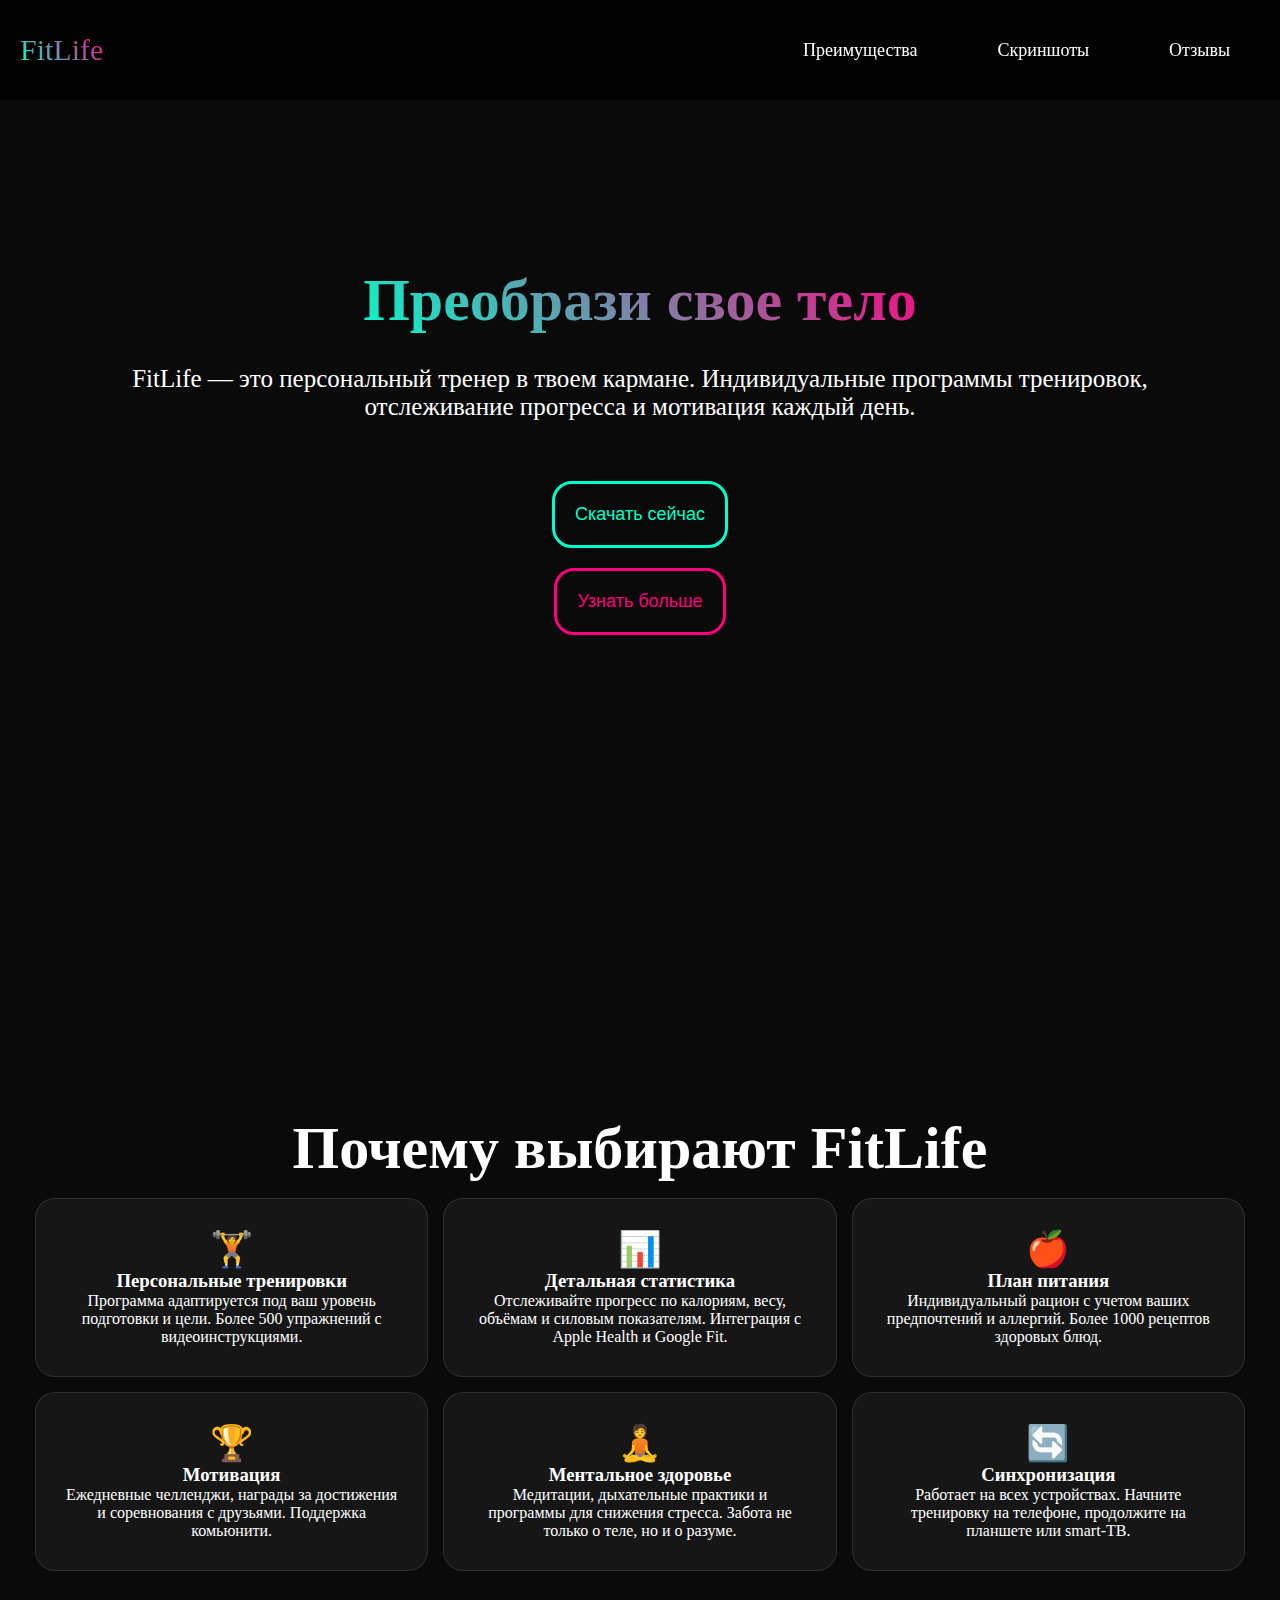
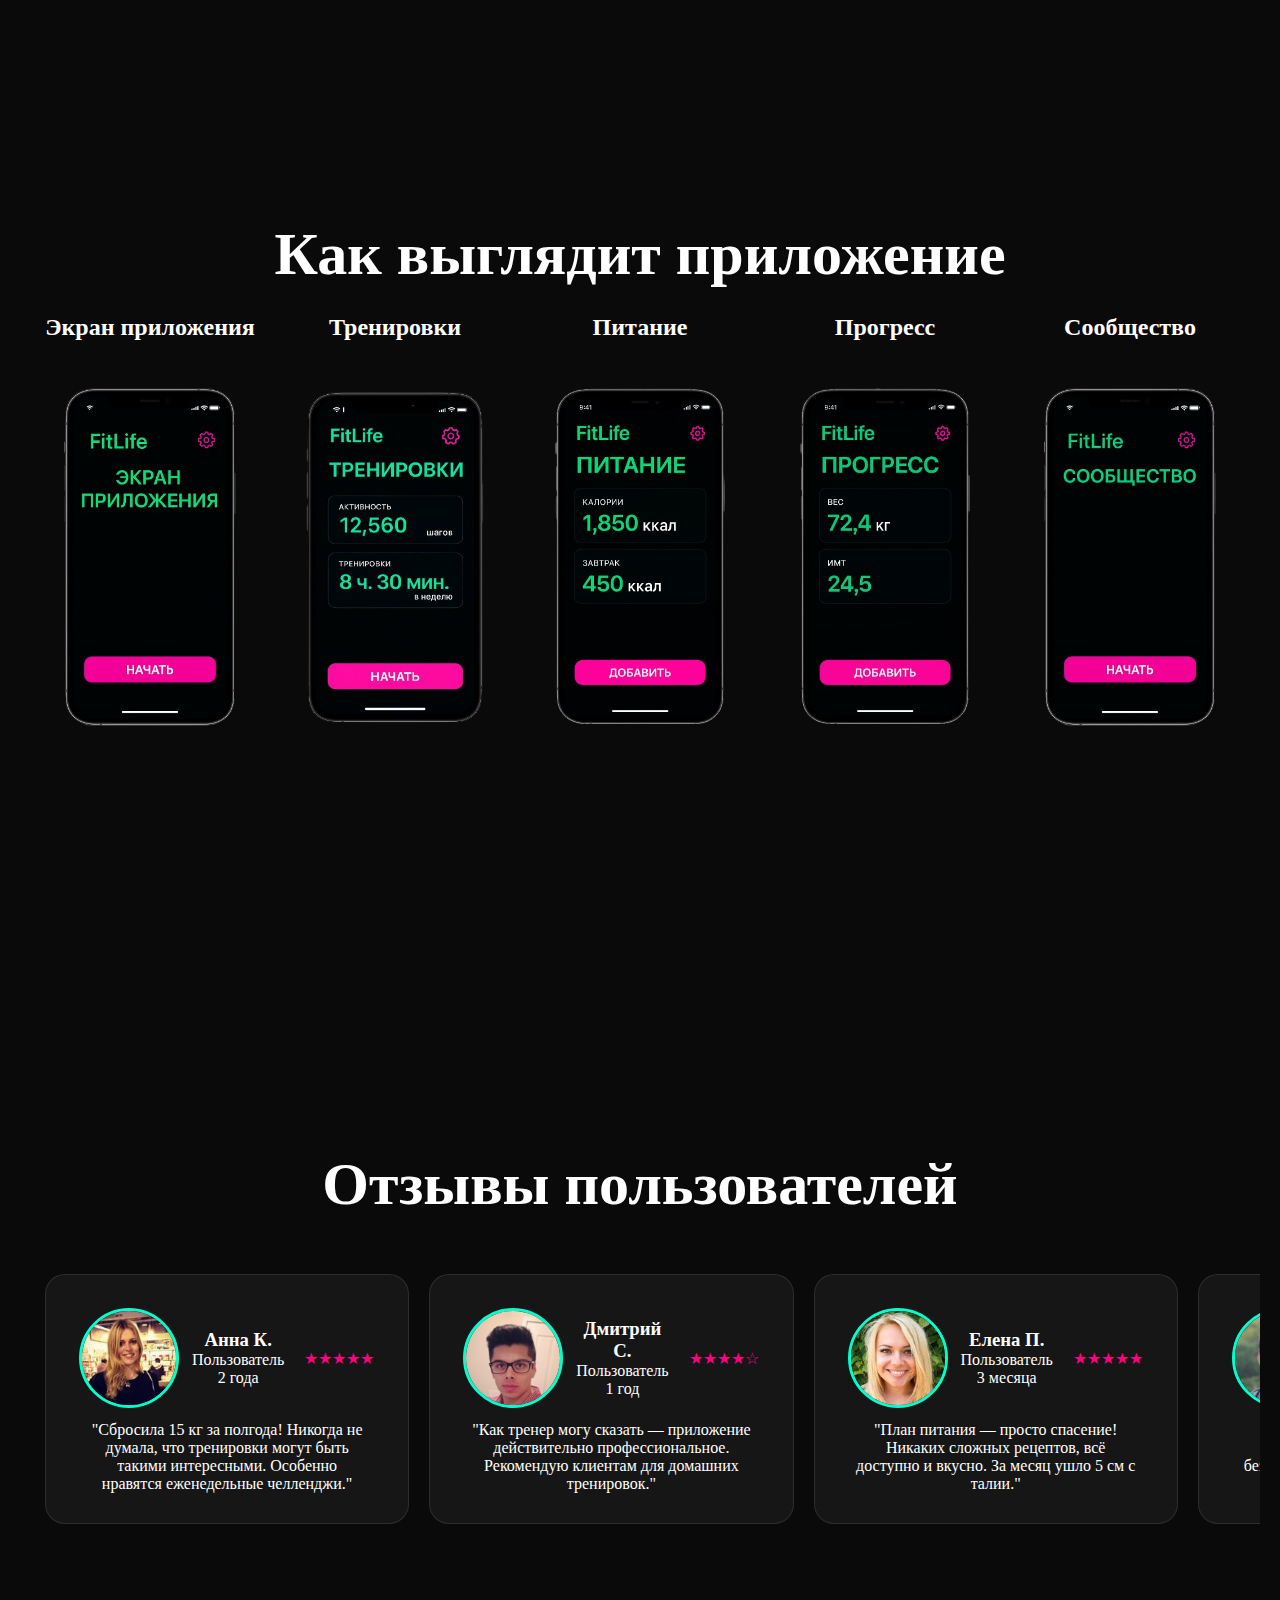
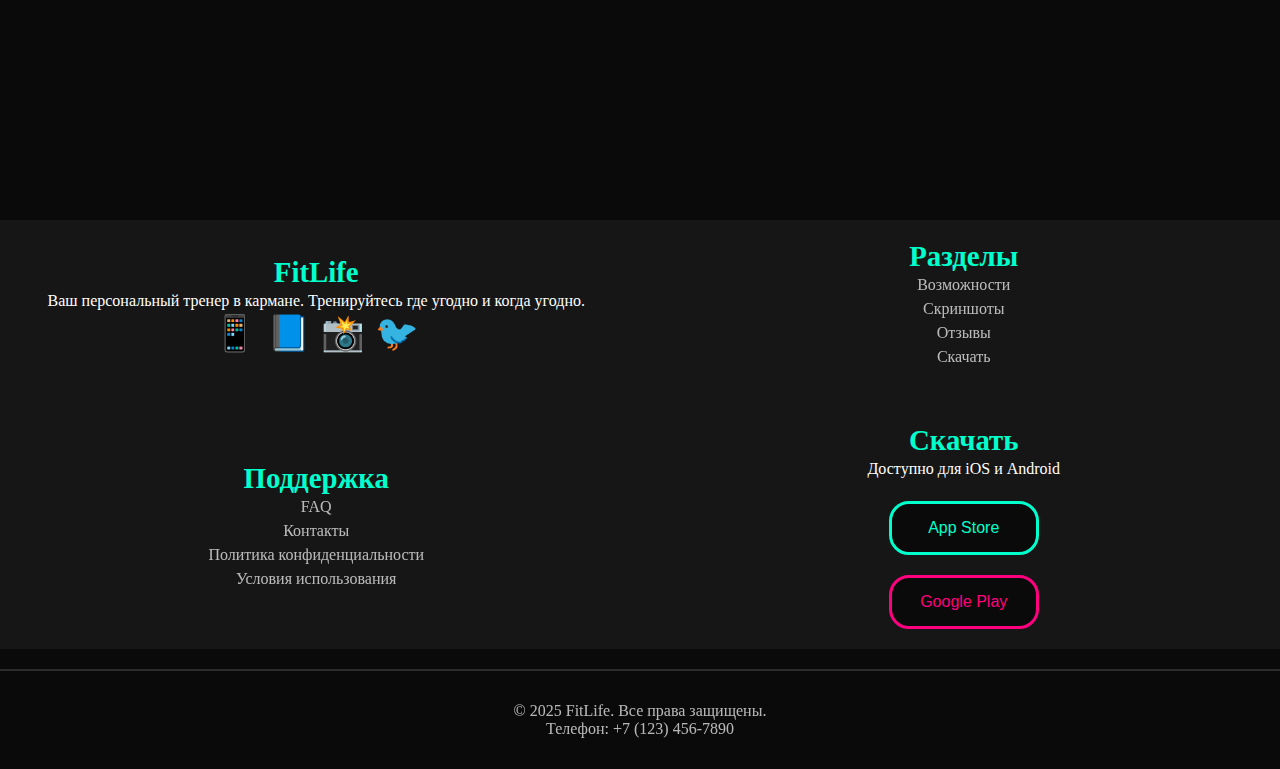
==== index.html @ 77b3a4c3 "Add files via upload" ====
<!DOCTYPE html>
<html lang="en">

<head>
    <meta charset="UTF-8">
    <meta name="viewport" content="width=device-width, initial-scale=1.0">
    <title>FitLife</title>
    <link rel="stylesheet" href="styles/main.css">
</head>

<body>
    <header>
        <div class="logo"><a href="index.html">FitLife</a></div>
        <input type="checkbox" id="burger-toggle" class="burger-toggle">
        <label for="burger-toggle" class="burger-btn">
            <span></span>
            <span></span>
            <span></span>
        </label>
        <nav class="nav">
            <a href="#benefits" onclick="document.getElementById('burger-toggle').checked = false">Преимущества</a>
            <a href="#screenshots" onclick="document.getElementById('burger-toggle').checked = false">Скриншоты</a>
            <a href="#reviews" onclick="document.getElementById('burger-toggle').checked = false">Отзывы</a>
        </nav>
    </header>

    <section class="hero" id="hero">
        <h1>Преобрази свое тело</h1>
        <p>FitLife — это персональный тренер в твоем кармане. Индивидуальные программы тренировок, отслеживание
            прогресса и мотивация каждый день.</p>
        <button type="button" class="btn-first" onclick="location.href='form.html'">Скачать сейчас</button>
        <button type="button" class="btn-second" onclick="location.href='#benefits'">Узнать больше</button>
    </section>

    <section class="benefits" id="benefits">
        <h1>Почему выбирают FitLife</h1>
        <div class="feature-cards">
            <div class="card">
                <div class="icon">🏋️</div>
                <h3>Персональные тренировки</h3>
                <p>Программа адаптируется под ваш уровень подготовки и цели. Более 500 упражнений с видеоинструкциями.
                </p>
            </div>
            <div class="card">
                <div class="icon">📊</div>
                <h3>Детальная статистика</h3>
                <p>Отслеживайте прогресс по калориям, весу, объёмам и силовым показателям. Интеграция с Apple Health и
                    Google Fit.</p>
            </div>
            <div class="card">
                <div class="icon">🍎</div>
                <h3>План питания</h3>
                <p>Индивидуальный рацион с учетом ваших предпочтений и аллергий. Более 1000 рецептов здоровых блюд.</p>
            </div>
            <div class="card">
                <div class="icon">🏆</div>
                <h3>Мотивация</h3>
                <p>Ежедневные челленджи, награды за достижения и соревнования с друзьями. Поддержка комьюнити.</p>
            </div>
            <div class="card">
                <div class="icon">🧘</div>
                <h3>Ментальное здоровье</h3>
                <p>Медитации, дыхательные практики и программы для снижения стресса. Забота не только о теле, но и о
                    разуме.
                </p>
            </div>
            <div class="card">
                <div class="icon">🔄</div>
                <h3>Синхронизация</h3>
                <p>Работает на всех устройствах. Начните тренировку на телефоне, продолжите на планшете или smart-ТВ.
                </p>
            </div>
        </div>
    </section>

    <section class="screenshots" id="screenshots">
        <h1>Как выглядит приложение</h1>
        <div class="grid-screenshots">
            <div class="card-screenshots">
                <h2>Экран приложения</h2>
                <img src="images/img1.png" alt="img1">
            </div>
            <div class="card-screenshots">
                <h2>Тренировки</h2>
                <img src="images/img2.png" alt="img2">
            </div>
            <div class=" card-screenshots">
                <h2>Питание</h2>
                <img src="images/img3.png" alt="img3">
            </div>
            <div class="card-screenshots">
                <h2>Прогресс</h2>
                <img src="images/img4.png" alt="img4">
            </div>
            <div class="card-screenshots">
                <h2>Сообщество</h2>
                <img src="images/img5.png" alt="img5">
            </div>
        </div>
    </section>

    <section class="reviews" id="reviews">
        <h1>Отзывы пользователей</h1>
        <div class="grid-reviews">
            <div class="card-reviews">
                <div class="review-header">
                    <div class="flex-items">
                        <img src="images/user1.jpg" alt="user1">
                        <div class="user-review">
                            <h3>Анна К.</h3>
                            <p>Пользователь 2 года</p>
                        </div>
                        <div class="review-rating">
                            ★★★★★
                        </div>
                    </div>
                    <div class="review-text">
                        <p>"Сбросила 15 кг за полгода! Никогда не думала, что тренировки могут быть такими интересными.
                            Особенно нравятся еженедельные челленджи."</p>
                    </div>
                </div>
            </div>
            <div class="card-reviews">
                <div class="review-header">
                    <div class="flex-items">
                        <img src="images/user2.jpg" alt="user2">
                        <div class="user-review">
                            <h3>Дмитрий С.</h3>
                            <p>Пользователь 1 год</p>
                        </div>
                        <div class="review-rating">
                            ★★★★☆
                        </div>
                    </div>
                    <div class="review-text">
                        <p>"Как тренер могу сказать — приложение действительно профессиональное. Рекомендую клиентам для
                            домашних тренировок."</p>
                    </div>
                </div>
            </div>
            <div class="card-reviews">
                <div class="review-header">
                    <div class="flex-items">
                        <img src="images/user3.jpg" alt="user3">
                        <div class="user-review">
                            <h3>Елена П.</h3>
                            <p>Пользователь 3 месяца</p>
                        </div>
                        <div class="review-rating">
                            ★★★★★
                        </div>
                    </div>
                    <div class="review-text">
                        <p>"План питания — просто спасение! Никаких сложных рецептов, всё доступно и вкусно. За месяц
                            ушло 5 см с талии."</p>
                    </div>
                </div>
            </div>
            <div class="card-reviews">
                <div class="review-header">
                    <div class="flex-items">
                        <img src="images/user4.jpg" alt="user4">
                        <div class="user-review">
                            <h3>Иван Л.</h3>
                            <p>Пользователь 6 месяцев</p>
                        </div>
                        <div class="review-rating">
                            ★★★★★
                        </div>
                    </div>
                    <div class="review-text">
                        <p>"После травмы колена боялся тренироваться. FitLife подобрал безопасные упражнения, теперь
                            снова в форме!"</p>
                    </div>
                </div>
            </div>
            <div class="card-reviews">
                <div class="review-header">
                    <div class="flex-items">
                        <img src="images/user5.jpg" alt="user4">
                        <div class="user-review">
                            <h3>Максим И.</h3>
                            <p>Пользователь 8 месяцев</p>
                        </div>
                        <div class="review-rating">
                            ★★★★★
                        </div>
                    </div>
                    <div class="review-text">
                        <p>"Приложение реально мотивирует! Автоматически подстраивает сложность тренировок под мои
                            успехи. За 4 месяца увеличил жим лежа на 15 кг!"</p>
                    </div>
                </div>
            </div>
        </div>
    </section>

    <section class="info" id="info">
        <div class="grid-info">
            <div class="card-info">
                <h3>FitLife</h3>
                <p>Ваш персональный тренер в кармане. Тренируйтесь где угодно и когда угодно.</p>
                <div class="icons">
                    <div class="icon">📱</div>
                    <div class="icon">📘</div>
                    <div class="icon">📸</div>
                    <div class="icon">🐦</div>
                </div>
            </div>
            <div class="card-info">
                <h3>Разделы</h3>
                <a href="#benefits" class="text">Возможности</a>
                <a href="#screenshots" class="text">Скриншоты</a>
                <a href="#reviews" class="text">Отзывы</a>
                <a href="form.html" class="text">Скачать</a>
            </div>
            <div class="card-info">
                <h3>Поддержка</h3>
                <a href="#hero" class="text">FAQ</a>
                <a href="#hero" class="text">Контакты</a>
                <a href="#hero" class="text">Политика конфиденциальности</a>
                <a href="#hero" class="text">Условия использования</a>
            </div>
            <div class="card-info">
                <h3>Скачать</h3>
                <p>Доступно для iOS и Android</p>
                <button type="button" class="btn-first-info" onclick="location.href='form.html'">App Store</button>
                <button type="button" class="btn-second-info" onclick="location.href='form.html'">Google Play</button>
            </div>
        </div>
    </section>

    <footer>
        <p>© 2025 FitLife. Все права защищены.</p>
        <p>Телефон: +7 (123) 456-7890</p>
    </footer>
</body>

</html>
---- styles/main.css ----
* {
    margin: 0;
    padding: 0;
    box-sizing: border-box;
}

:root {
    --text_gradient: linear-gradient(45deg, #00ffcc, #ff007f);
    --btn-first_color_background: #00ffcc;
    --btn-second_color_background: #ff007f;
}

html {
    scroll-behavior: smooth;
}

body {
    background-color: #0a0a0a;
}

header {
    background-color: rgba(0, 0, 0, 0.8);
    width: 100%;
    display: flex;
    justify-content: space-evenly;
    align-items: center;
    position: fixed;
    z-index: 1;
    padding: 20px;
    height: 100px;
}

.logo a {
    text-decoration: none;
    background: var(--text_gradient);
    font-size: 30px;
    background-clip: text;
    color: transparent;
}

nav {
    margin-left: auto;
}

nav a {
    text-decoration: none;
    padding: 30px;
    color: #ffffff;
    font-size: 18px;
}

nav a:hover {
    color: #00ffcc;
}

.burger-toggle {
    display: none;
}

.burger-btn {
    display: none;
    position: relative;
    z-index: 1002;
    width: 30px;
    height: 20px;
    flex-direction: column;
    justify-content: space-between;
    cursor: pointer;
}

.burger-btn span {
    display: block;
    width: 100%;
    height: 3px;
    background: #ffffff;
    transition: all 0.3s;
}

.nav {
    display: flex;
    gap: 20px;
}

@media (max-width: 768px) {
    .burger-btn {
        display: flex;
    }

    .nav {
        position: fixed;
        top: 0;
        left: 0;
        width: 100%;
        height: 100%;
        background: #0a0a0a;
        flex-direction: column;
        align-items: center;
        justify-content: center;
        transform: translateX(-100%);
        transition: transform 0.3s;
        z-index: 1000;
    }

    .burger-toggle:checked~.nav {
        transform: translateX(0);
    }

    .burger-toggle:checked~.burger-btn span:nth-child(1) {
        transform: rotate(45deg) translate(5px, 5px);
    }

    .burger-toggle:checked~.burger-btn span:nth-child(2) {
        opacity: 0;
    }

    .burger-toggle:checked~.burger-btn span:nth-child(3) {
        transform: rotate(-45deg) translate(5px, -5px);
    }
}

.hero {
    width: 100%;
    min-height: 100vh;
    display: flex;
    align-items: center;
    justify-content: center;
    flex-direction: column;
    gap: 20px;
    padding: 20px;
}

@keyframes gentlePulse {

    0%,
    100% {
        opacity: 1;
        transform: scale(1);
    }

    50% {
        opacity: 0.9;
        transform: scale(1.25);
    }
}

.hero h1 {
    background: var(--text_gradient);
    background-clip: text;
    color: transparent;
    animation-name: gentlePulse;
    animation-duration: 6s;
    animation-iteration-count: infinite;
    font-size: 60px;
    text-align: center;
    animation-timing-function: ease-in-out;
    padding: 0 20px;
}

.hero h1:hover {
    animation-play-state: paused;
}

.hero p {
    color: #ffffff;
    text-align: center;
    font-size: 25px;
    padding: 10px;
    max-width: 90%;
}

.hero button {
    padding: 20px;
    border-radius: 20px;
    transition: 0.3s;
    font-size: 18px;
}

.btn-first {
    background-color: #0a0a0a;
    color: var(--btn-first_color_background);
    border: 3px solid var(--btn-first_color_background);
    margin-top: 30px;
}

.btn-second {
    background-color: #0a0a0a;
    color: var(--btn-second_color_background);
    border: 3px solid var(--btn-second_color_background);
}

.btn-first:hover {
    box-shadow: 0 0 15px var(--btn-first_color_background);
    background-color: var(--btn-first_color_background);
    color: black;
}

.btn-second:hover {
    box-shadow: 0 0 15px var(--btn-second_color_background);
    background-color: var(--btn-second_color_background);
    color: black;
}

.benefits {
    min-height: 100vh;
    display: flex;
    justify-content: center;
    align-items: center;
    flex-direction: column;
    padding: 20px;
}

.feature-cards {
    display: grid;
    grid-template-columns: repeat(3, 1fr);
    width: 100%;
    padding: 15px;
    gap: 15px;
    margin: 0 auto;
}

.benefits h1 {
    text-align: center;
    color: #ffffff;
    font-size: 60px;
    padding: 0 20px;
}

.icon {
    font-size: 35px;
}

.card {
    background-color: rgba(255, 255, 255, 0.05);
    border-radius: 20px;
    padding: 30px;
    text-align: center;
    transition: 0.3s;
    color: #ffffff;
    border: 1px solid rgba(255, 255, 255, 0.1);
}

.card:hover {
    box-shadow: 0 0 15px #00ffcc;
    transform: translateY(-10px);
}


.screenshots {
    min-height: 100vh;
    padding: 20px;
    display: flex;
    flex-direction: column;
    align-items: center;
}

.screenshots h1 {
    text-align: center;
    color: #ffffff;
    font-size: 60px;
}

.grid-screenshots {
    display: grid;
    grid-template-columns: repeat(5, 1fr);
    width: 100%;
    padding: 15px;
    gap: 15px;
    justify-items: center;
    align-items: start;
}

.card-screenshots {
    transition: transform 0.3s ease;
    display: flex;
    flex-direction: column;
    align-items: center;
    width: 100%;
    max-width: 300px;
    height: 100%;
}

.card-screenshots:hover {
    transform: translateX(-10px);
}

.card-screenshots h2 {
    color: #ffffff;
    text-align: center;
    padding: 10px;
    font-size: 1.5rem;
    min-height: 3.5em;
}

.card-screenshots img {
    max-width: 300px;
    height: auto;
    width: 100%;
    border-radius: 20px;
    object-fit: cover;
}

.reviews {
    min-height: 80vh;
    padding: 20px;
}

.reviews h1 {
    text-align: center;
    color: #ffffff;
    font-size: 60px;
    padding: 30px;
}

.card-reviews {
    height: 300px;
    display: flex;
    flex-direction: column;
}

.grid-reviews {
    display: grid;
    grid-template-columns: repeat(5, 1fr);
    width: 100%;
    padding: 15px;
    margin: 0 auto;
    overflow-x: scroll;
}

.review-header {
    margin: 10px;
    max-height: 250px;
    height: auto;
}

.review-header img {
    width: 100px;
    height: 100px;
    border-radius: 50%;
    margin: 1%;
    border: 3px solid #00ffcc;
}

.review-header {
    background-color: rgba(255, 255, 255, 0.05);
    border-radius: 20px;
    padding: 30px;
    text-align: center;
    color: #ffffff;
    border: 1px solid rgba(255, 255, 255, 0.1);
}

.flex-items {
    display: flex;
    align-items: center;
}

.user-review,
.review-text {
    padding: 10px;
}

.review-text {
    overflow-y: auto;
}

.review-rating {
    margin: 10px;
    color: #ff007f;
}


.grid-info {
    display: grid;
    grid-template-columns: repeat(2, 1fr);
    width: 100%;
    gap: 15px;
    background-color: rgba(255, 255, 255, 0.05);
}

.card-info {
    display: flex;
    flex-direction: column;
    padding: 20px;
    align-items: center;
    justify-content: center;
}

.icons {
    display: flex;
    gap: 10px;
}

.card-info h3 {
    color: #00ffcc;
    font-size: 1.8rem;
}

.card-info p {
    color: #ffffff;
    padding: 3px;
    font-size: 1rem;
    text-align: center;
}

.text {
    color: #ffffff;
    text-decoration: none;
    padding: 3px;
    opacity: 0.7;
    font-size: 1rem;
}


.text:hover {
    color: #00ffcc;
}


.card-info button {
    padding: 15px;
    border-radius: 20px;
    transition: 0.3s;
    font-size: 1rem;
    width: 150px;
}

.btn-first-info {
    background-color: #0a0a0a;
    color: var(--btn-first_color_background);
    border: 3px solid var(--btn-first_color_background);
    margin-top: 20px;
}

.btn-second-info {
    background-color: #0a0a0a;
    color: var(--btn-second_color_background);
    border: 3px solid var(--btn-second_color_background);
    margin-top: 20px;
}

.btn-first-info:hover {
    box-shadow: 0 0 15px var(--btn-first_color_background);
    background-color: var(--btn-first_color_background);
    color: black;
}

.btn-second-info:hover {
    box-shadow: 0 0 15px var(--btn-second_color_background);
    background-color: var(--btn-second_color_background);
    color: black;
}

footer {
    display: flex;
    align-items: center;
    justify-content: center;
    flex-direction: column;
    color: #ffffff;
    min-height: 100px;
    height: auto;
    border-top: 2px solid rgba(255, 255, 255, 0.2);
    opacity: 0.7;
    margin-top: 20px;
    font-size: 1rem;
    text-align: center;
}


@media(max-width: 1250px) {
    .feature-cards {
        grid-template-columns: repeat(2, 1fr);
    }

    .grid-screenshots {
        grid-template-columns: repeat(3, 1fr);
    }
}

@media(max-width: 1020px) {
    .feature-cards {
        grid-template-columns: 1fr;
    }


}

@media(max-width:905px) {
    .grid-screenshots {
        grid-template-columns: repeat(2, 1fr);
    }

    .card-screenshots {
        max-width: none;
    }

    .card-screenshots h2 {
        min-height: 4em;
    }
}

@media(max-width: 780px) {
    .grid-screenshots {
        grid-template-columns: repeat(2, 1fr);
    }

    .hero h1,
    .benefits h1,
    .screenshots h1,
    .reviews h1 {
        font-size: 2.5rem;
    }

}

@media (max-width:580px) {
    header {
        height: auto;
        padding: 15px;
    }


    @keyframes gentlePulse {

        0%,
        100% {
            opacity: 1;
            transform: scale(1);
        }

        50% {
            opacity: 0.9;
            transform: scale(1.2);
        }
    }

    .hero h1 {
        animation: gentlePulse 4s infinite ease-in-out;
        font-size: 1.8rem;
    }
}



@media(max-width: 500px) {

    .grid-screenshots {
        grid-template-columns: 1fr;
    }

    .benefits h1,
    .screenshots h1,
    .reviews h1 {
        font-size: 1.8rem;
    }

    .hero p {
        font-size: 1.2rem;
    }
}

@media(max-width:475px) {
    .grid-info {
        grid-template-columns: 1fr;
    }

    .card {
        padding: 20px 15px;
    }

}

@media(max-width:306px) {
    nav {
        text-align: center;
    }
}

@media (max-width: 263px) {
    body {
        min-width: 263px;
    }

    .grid-screenshots {
        grid-template-columns: 1fr;
        padding: 5px;
    }

    .card-screenshots {
        max-width: 200px;
    }

    .card-screenshots h2 {
        font-size: 1.2rem;
    }
}
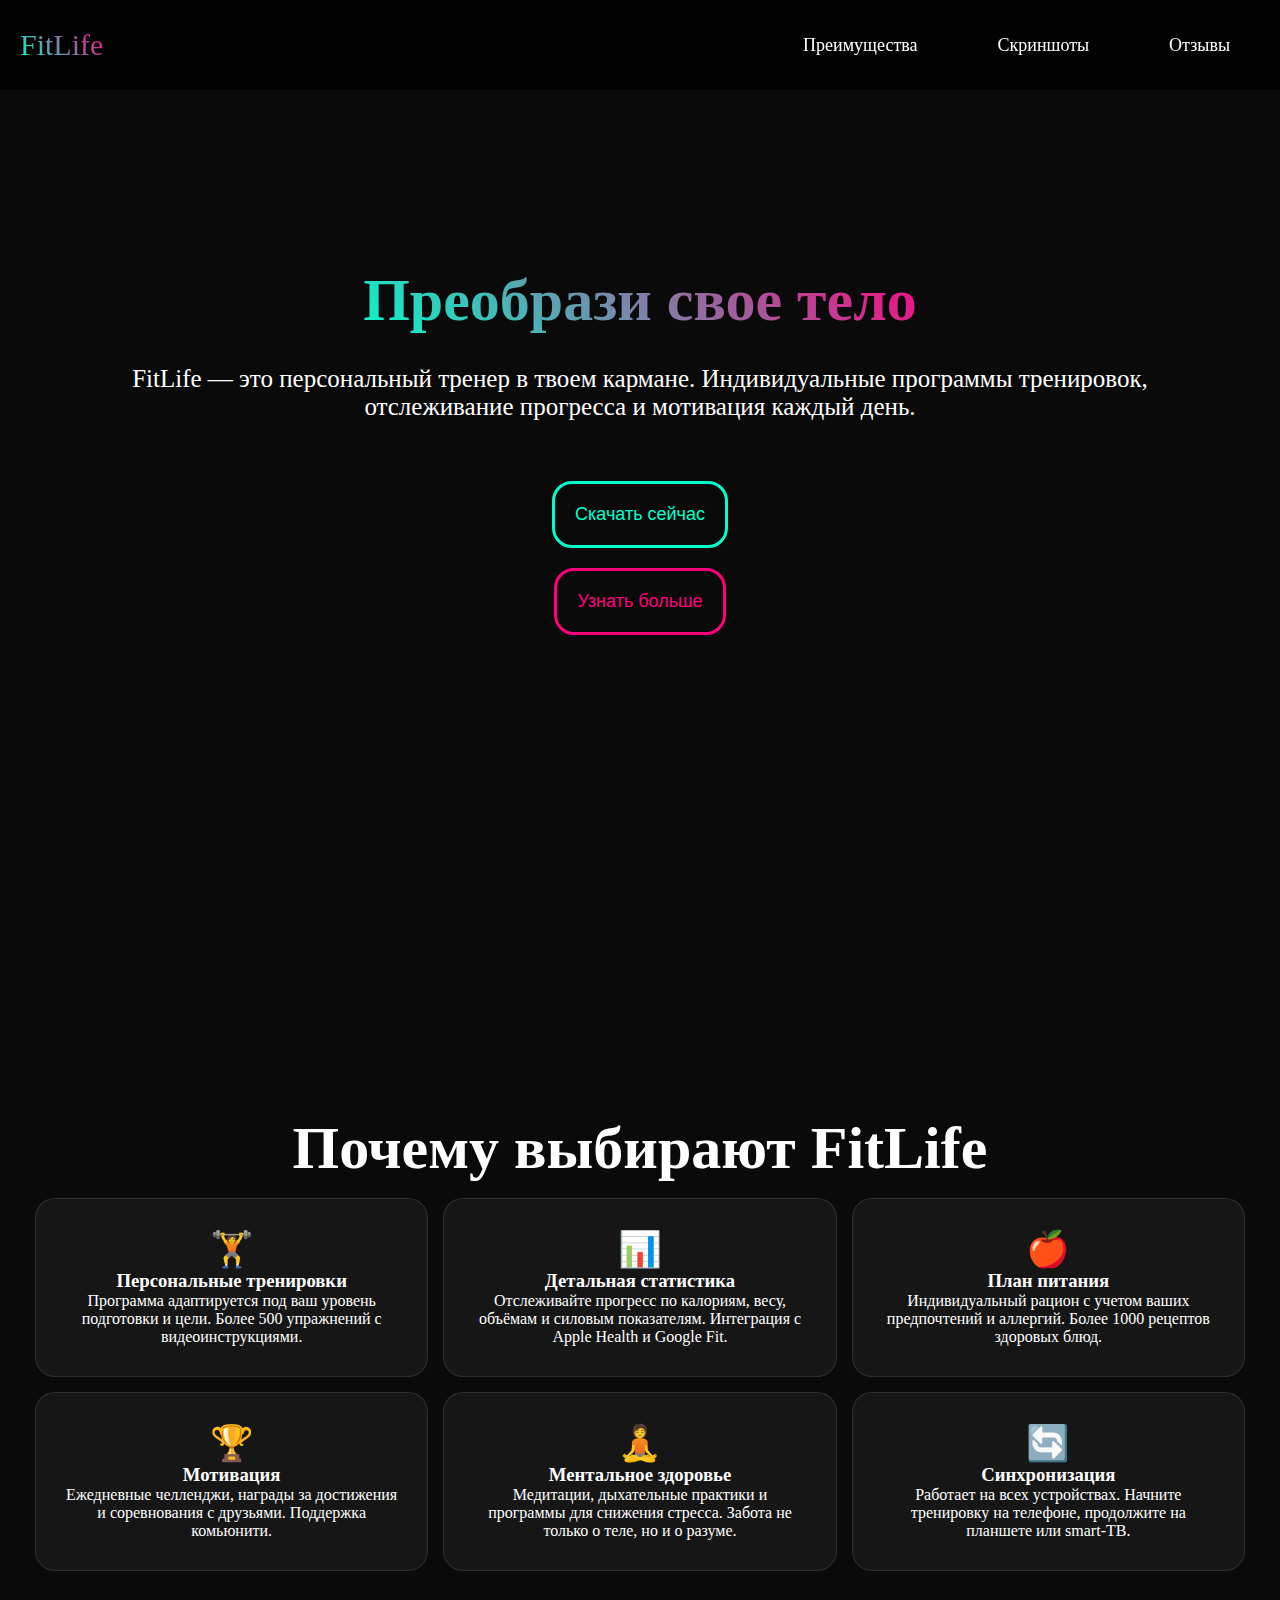
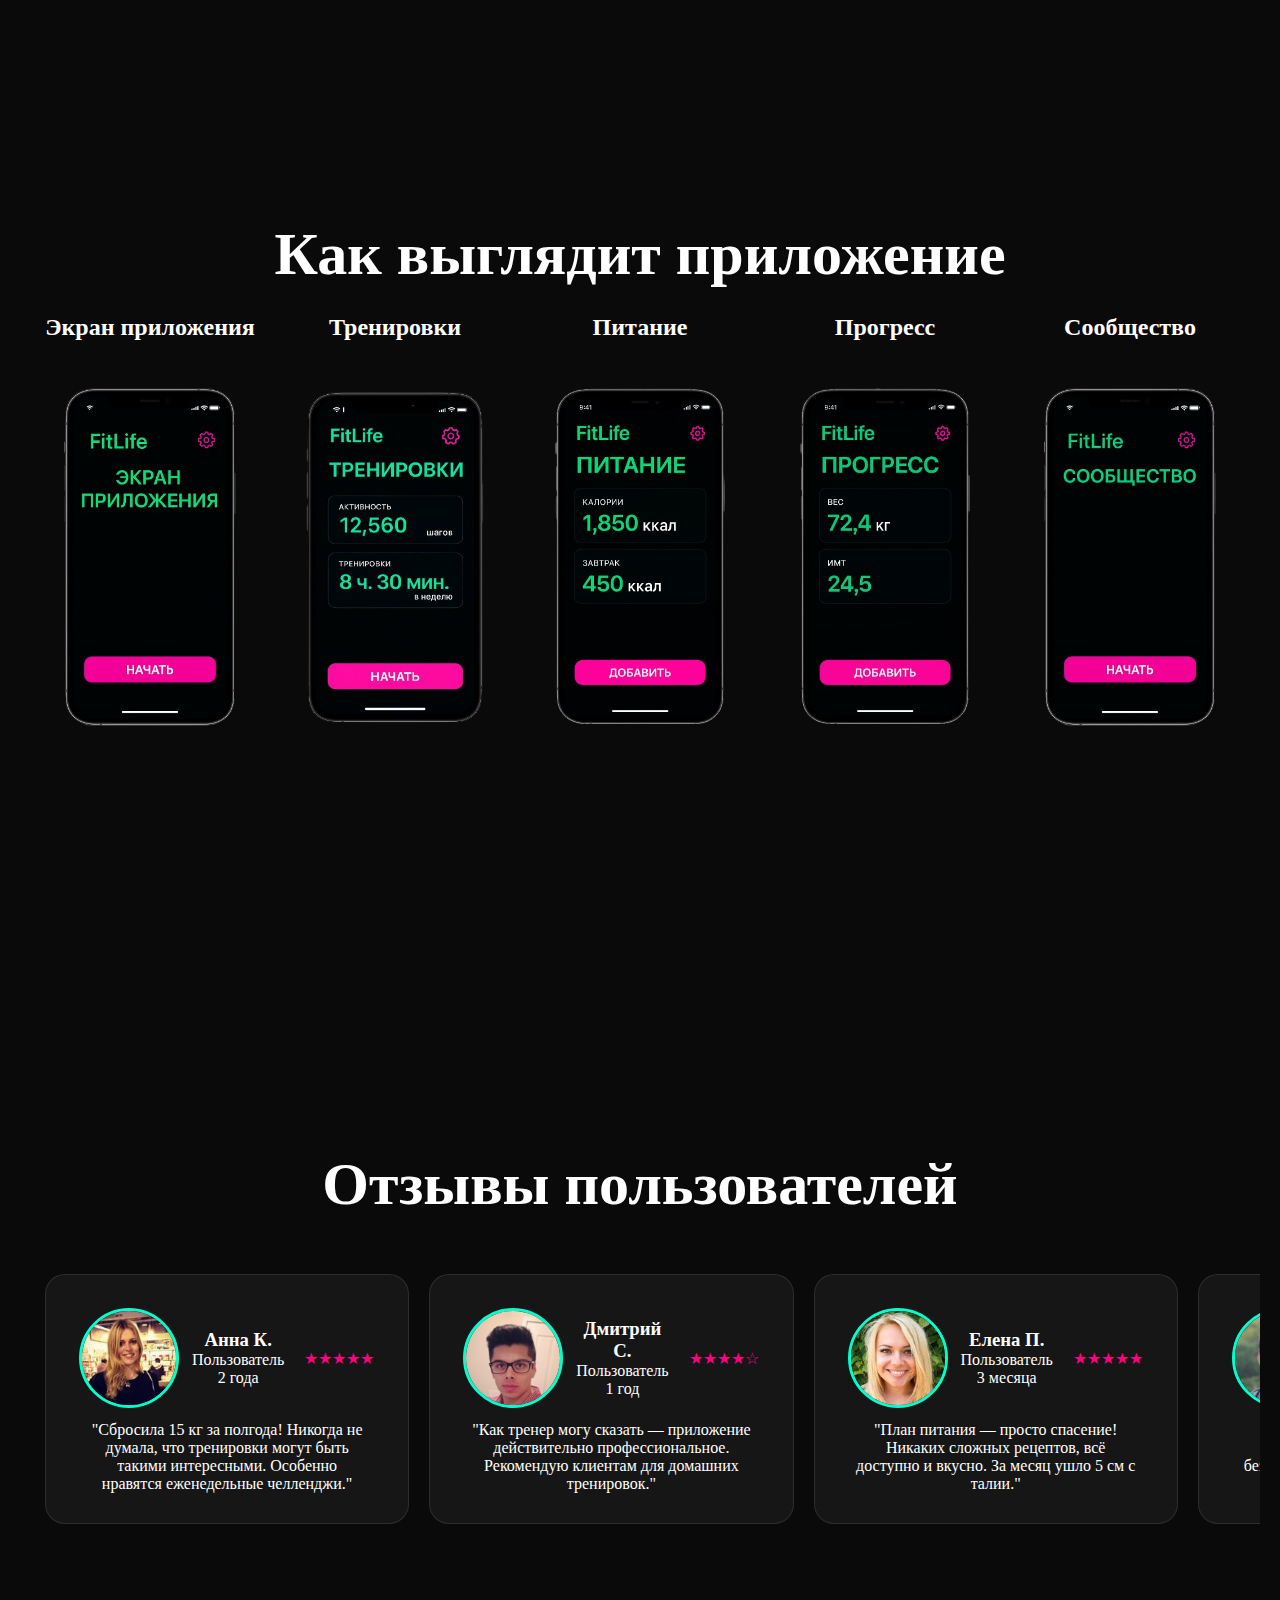
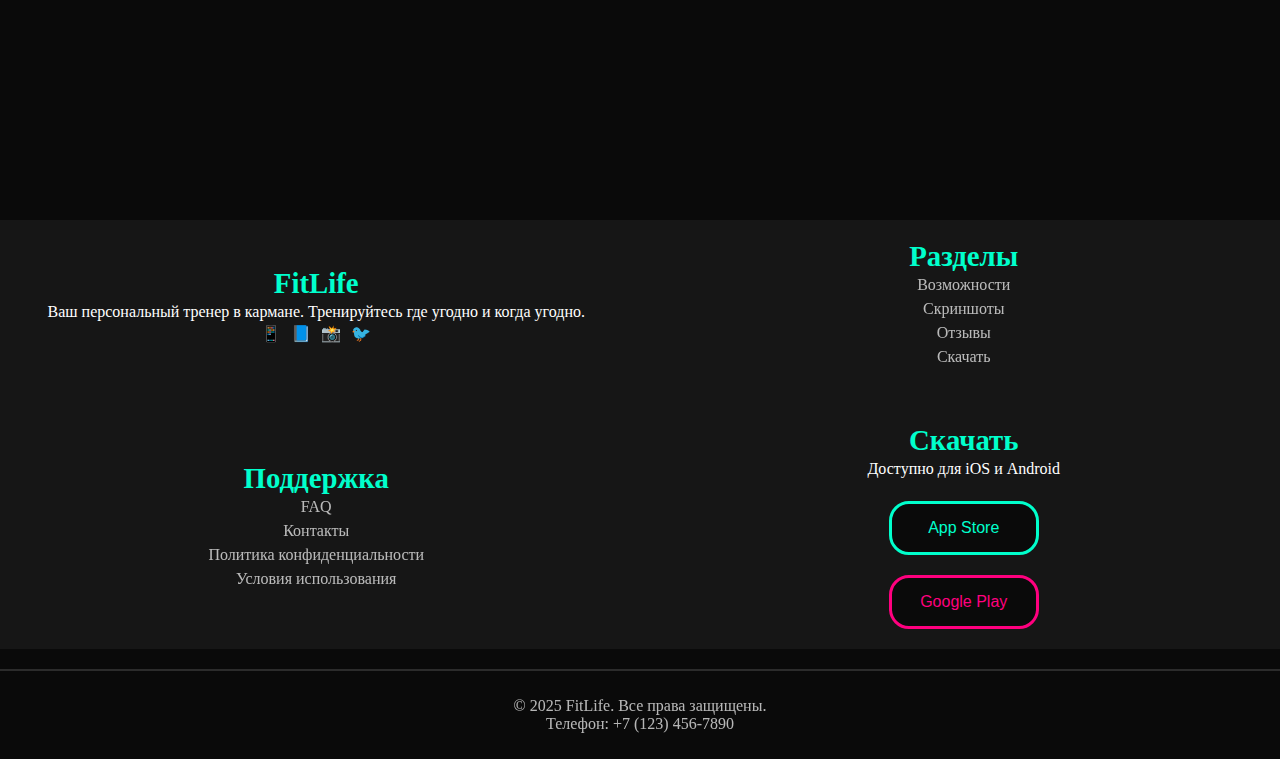
==== commit c2feac86: "Add files via upload" ====
--- a/index.html
+++ b/index.html
@@ -5,7 +5,7 @@
     <meta charset="UTF-8">
     <meta name="viewport" content="width=device-width, initial-scale=1.0">
     <title>FitLife</title>
-    <link rel="stylesheet" href="styles/main.css">
+    <link rel="stylesheet" href="css/main.css">
 </head>
 
 <body>
--- a/css/main.css
+++ b/css/main.css
@@ -0,0 +1,489 @@
+* {
+  margin: 0;
+  padding: 0;
+  box-sizing: border-box;
+}
+
+html {
+  scroll-behavior: smooth;
+}
+
+body {
+  background-color: #0a0a0a;
+}
+
+header {
+  display: flex;
+  align-items: center;
+  height: 10vh;
+  height: 10svh;
+  width: 100%;
+  background-color: rgba(0, 0, 0, 0.8);
+  justify-content: space-evenly;
+  position: fixed;
+  z-index: 1;
+  padding: 20px;
+}
+header .logo a {
+  text-decoration: none;
+  background: linear-gradient(45deg, #00ffcc, #ff007f);
+  font-size: 30px;
+  background-clip: text;
+  color: transparent;
+}
+header nav {
+  margin-left: auto;
+}
+header nav a {
+  text-decoration: none;
+  padding: 30px;
+  color: #ffffff;
+  font-size: 18px;
+}
+header nav a:hover {
+  color: #00ffcc;
+}
+header .burger-toggle {
+  display: none;
+}
+header .burger-btn {
+  display: none;
+  position: relative;
+  z-index: 1002;
+  width: 30px;
+  height: 20px;
+  flex-direction: column;
+  justify-content: space-between;
+  cursor: pointer;
+}
+header .burger-btn span {
+  display: block;
+  width: 100%;
+  height: 3px;
+  background: #ffffff;
+  transition: all 0.3s;
+}
+header .nav {
+  display: flex;
+  gap: 20px;
+}
+@media (max-width: 768px) {
+  header .burger-btn {
+    display: flex;
+  }
+  header .nav {
+    position: fixed;
+    top: 0;
+    left: 0;
+    width: 100%;
+    height: 100%;
+    background: #0a0a0a;
+    flex-direction: column;
+    align-items: center;
+    justify-content: center;
+    transform: translateX(-100%);
+    transition: transform 0.3s;
+    z-index: 1000;
+  }
+  header .burger-toggle:checked ~ .nav {
+    transform: translateX(0);
+  }
+  header .burger-toggle:checked ~ .burger-btn span:nth-child(1) {
+    transform: rotate(45deg) translate(5px, 5px);
+  }
+  header .burger-toggle:checked ~ .burger-btn span:nth-child(2) {
+    opacity: 0;
+  }
+  header .burger-toggle:checked ~ .burger-btn span:nth-child(3) {
+    transform: rotate(-45deg) translate(5px, -5px);
+  }
+}
+
+.hero {
+  min-height: 100vh;
+  display: flex;
+  justify-content: center;
+  align-items: center;
+  flex-direction: column;
+  padding: 20px;
+  width: 100%;
+  gap: 20px;
+}
+
+@keyframes gentlePulse {
+  0%, 100% {
+    opacity: 1;
+    transform: scale(1);
+  }
+  50% {
+    opacity: 0.9;
+    transform: scale(1.25);
+  }
+}
+.hero h1 {
+  background: linear-gradient(45deg, #00ffcc, #ff007f);
+  background-clip: text;
+  color: transparent;
+  animation-name: gentlePulse;
+  animation-duration: 6s;
+  animation-iteration-count: infinite;
+  font-size: clamp(1.8rem, 5.5vw, 60px);
+  text-align: center;
+  animation-timing-function: ease-in-out;
+  padding: 0 20px;
+}
+.hero h1:hover {
+  animation-play-state: paused;
+}
+
+.hero p {
+  color: #ffffff;
+  text-align: center;
+  font-size: 25px;
+  padding: 10px;
+  max-width: 90%;
+}
+
+.hero button {
+  padding: 20px;
+  border-radius: 20px;
+  transition: 0.3s;
+  font-size: 18px;
+}
+
+.btn-first {
+  background-color: #0a0a0a;
+  color: #00ffcc;
+  border: 3px solid #00ffcc;
+  margin-top: 30px;
+}
+.btn-first:hover {
+  box-shadow: 0 0 15px #00ffcc;
+  background-color: #00ffcc;
+  color: #0a0a0a;
+}
+
+.btn-second {
+  background-color: #0a0a0a;
+  color: #ff007f;
+  border: 3px solid #ff007f;
+}
+.btn-second:hover {
+  box-shadow: 0 0 15px #ff007f;
+  background-color: #ff007f;
+  color: #0a0a0a;
+}
+
+.benefits {
+  min-height: 100vh;
+  display: flex;
+  justify-content: center;
+  align-items: center;
+  flex-direction: column;
+  padding: 20px;
+}
+.benefits .feature-cards {
+  display: grid;
+  grid-template-columns: repeat(3, 1fr);
+  width: 100%;
+  padding: 15px;
+  gap: 15px;
+  margin: 0 auto;
+}
+.benefits h1 {
+  text-align: center;
+  color: #ffffff;
+  font-size: clamp(1.8rem, 5.5vw, 60px);
+  padding: 0 20px;
+}
+.benefits .icon {
+  font-size: 35px;
+}
+.benefits .card {
+  background-color: rgba(255, 255, 255, 0.05);
+  border-radius: 20px;
+  padding: 30px;
+  text-align: center;
+  transition: 0.3s;
+  color: #ffffff;
+  border: 1px solid rgba(255, 255, 255, 0.1);
+}
+.benefits .card:hover {
+  box-shadow: 0 0 15px #00ffcc;
+  transform: translateY(-10px);
+}
+
+.screenshots {
+  min-height: 100vh;
+  padding: 20px;
+  display: flex;
+  align-items: center;
+  flex-direction: column;
+}
+.screenshots h1 {
+  text-align: center;
+  color: #ffffff;
+  font-size: clamp(1.8rem, 5.5vw, 60px);
+}
+.screenshots .grid-screenshots {
+  display: grid;
+  grid-template-columns: repeat(5, 1fr);
+  width: 100%;
+  padding: 15px;
+  gap: 15px;
+  justify-items: center;
+  align-items: start;
+}
+.screenshots .grid-screenshots .card-screenshots {
+  transition: transform 0.3s ease;
+  display: flex;
+  align-items: center;
+  flex-direction: column;
+  width: 100%;
+  max-width: 300px;
+  height: 100%;
+}
+.screenshots .grid-screenshots .card-screenshots:hover {
+  transform: translateX(-10px);
+}
+.screenshots .grid-screenshots .card-screenshots h2 {
+  color: #ffffff;
+  text-align: center;
+  padding: 10px;
+  font-size: 1.5rem;
+  min-height: 3.5em;
+}
+.screenshots .grid-screenshots .card-screenshots img {
+  max-width: 300px;
+  height: auto;
+  width: 100%;
+  border-radius: 20px;
+  object-fit: cover;
+}
+
+.reviews {
+  min-height: 80vh;
+  padding: 20px;
+}
+.reviews h1 {
+  text-align: center;
+  color: #ffffff;
+  font-size: clamp(1.8rem, 5.5vw, 60px);
+  padding: 30px;
+}
+.reviews .card-reviews {
+  height: 300px;
+  display: flex;
+  flex-direction: column;
+}
+.reviews .grid-reviews {
+  display: grid;
+  grid-template-columns: repeat(5, 1fr);
+  width: 100%;
+  padding: 15px;
+  margin: 0 auto;
+  overflow-x: scroll;
+}
+.reviews .review-header {
+  margin: 10px;
+  max-height: 250px;
+  height: auto;
+  background-color: rgba(255, 255, 255, 0.05);
+  border-radius: 20px;
+  padding: 30px;
+  text-align: center;
+  color: #ffffff;
+  border: 1px solid rgba(255, 255, 255, 0.1);
+}
+.reviews .review-header img {
+  width: 100px;
+  height: 100px;
+  border-radius: 50%;
+  margin: 1%;
+  border: 3px solid #00ffcc;
+}
+.reviews .flex-items {
+  display: flex;
+  align-items: center;
+}
+.reviews .user-review,
+.reviews .review-text {
+  padding: 10px;
+}
+.reviews .review-text {
+  overflow-y: auto;
+}
+.reviews .review-rating {
+  margin: 10px;
+  color: #ff007f;
+}
+
+.grid-info {
+  display: grid;
+  grid-template-columns: repeat(2, 1fr);
+  width: 100%;
+  gap: 15px;
+  background-color: rgba(255, 255, 255, 0.05);
+}
+.grid-info .card-info {
+  display: flex;
+  align-items: center;
+  flex-direction: column;
+  padding: 20px;
+  justify-content: center;
+}
+.grid-info .card-info .icons {
+  display: flex;
+  gap: 10px;
+}
+.grid-info .card-info h3 {
+  color: #00ffcc;
+  font-size: 1.8rem;
+}
+.grid-info .card-info p {
+  color: #ffffff;
+  padding: 3px;
+  font-size: 1rem;
+  text-align: center;
+}
+.grid-info .text {
+  color: #ffffff;
+  text-decoration: none;
+  padding: 3px;
+  opacity: 0.7;
+  font-size: 1rem;
+}
+.grid-info .text:hover {
+  color: #00ffcc;
+}
+.grid-info .card-info button {
+  padding: 15px;
+  border-radius: 20px;
+  transition: 0.3s;
+  font-size: 1rem;
+  width: 150px;
+}
+.grid-info .btn-first-info {
+  background-color: #0a0a0a;
+  color: #00ffcc;
+  border: 3px solid #00ffcc;
+  margin-top: 20px;
+}
+.grid-info .btn-first-info:hover {
+  box-shadow: 0 0 15px #00ffcc;
+  background-color: #00ffcc;
+  color: #0a0a0a;
+}
+.grid-info .btn-second-info {
+  background-color: #0a0a0a;
+  color: #ff007f;
+  border: 3px solid #ff007f;
+  margin-top: 20px;
+}
+.grid-info .btn-second-info:hover {
+  box-shadow: 0 0 15px #ff007f;
+  background-color: #ff007f;
+  color: #0a0a0a;
+}
+
+footer {
+  display: flex;
+  align-items: center;
+  height: 10vh;
+  height: 10svh;
+  width: 100%;
+  justify-content: center;
+  flex-direction: column;
+  color: #ffffff;
+  border-top: 2px solid rgba(255, 255, 255, 0.2);
+  opacity: 0.7;
+  margin-top: 20px;
+  font-size: 1rem;
+  text-align: center;
+}
+
+@media (max-width: 1250px) {
+  .feature-cards {
+    grid-template-columns: repeat(2, 1fr);
+  }
+  .grid-screenshots {
+    grid-template-columns: repeat(3, 1fr);
+  }
+}
+@media (max-width: 1020px) {
+  .feature-cards {
+    grid-template-columns: 1fr;
+  }
+}
+@media (max-width: 905px) {
+  .grid-screenshots {
+    grid-template-columns: repeat(2, 1fr);
+  }
+  .card-screenshots {
+    max-width: none;
+  }
+  .card-screenshots h2 {
+    min-height: 4em;
+  }
+}
+@media (max-width: 780px) {
+  .grid-screenshots {
+    grid-template-columns: repeat(2, 1fr);
+  }
+}
+@media (max-width: 580px) {
+  header {
+    height: auto;
+    padding: 15px;
+  }
+  @keyframes gentlePulse {
+    0%, 100% {
+      opacity: 1;
+      transform: scale(1);
+    }
+    50% {
+      opacity: 0.9;
+      transform: scale(1.2);
+    }
+  }
+  .hero h1 {
+    animation: gentlePulse 4s infinite ease-in-out;
+    font-size: 1.8rem;
+  }
+}
+@media (max-width: 500px) {
+  .grid-screenshots {
+    grid-template-columns: 1fr;
+  }
+  .hero p {
+    font-size: 1.2rem;
+  }
+}
+@media (max-width: 475px) {
+  .grid-info {
+    grid-template-columns: 1fr;
+  }
+  .card {
+    padding: 20px 15px;
+  }
+}
+@media (max-width: 306px) {
+  nav {
+    text-align: center;
+  }
+}
+@media (max-width: 263px) {
+  body {
+    min-width: 263px;
+  }
+  .grid-screenshots {
+    grid-template-columns: 1fr;
+    padding: 5px;
+  }
+  .card-screenshots {
+    max-width: 200px;
+  }
+  .card-screenshots h2 {
+    font-size: 1.2rem;
+  }
+}